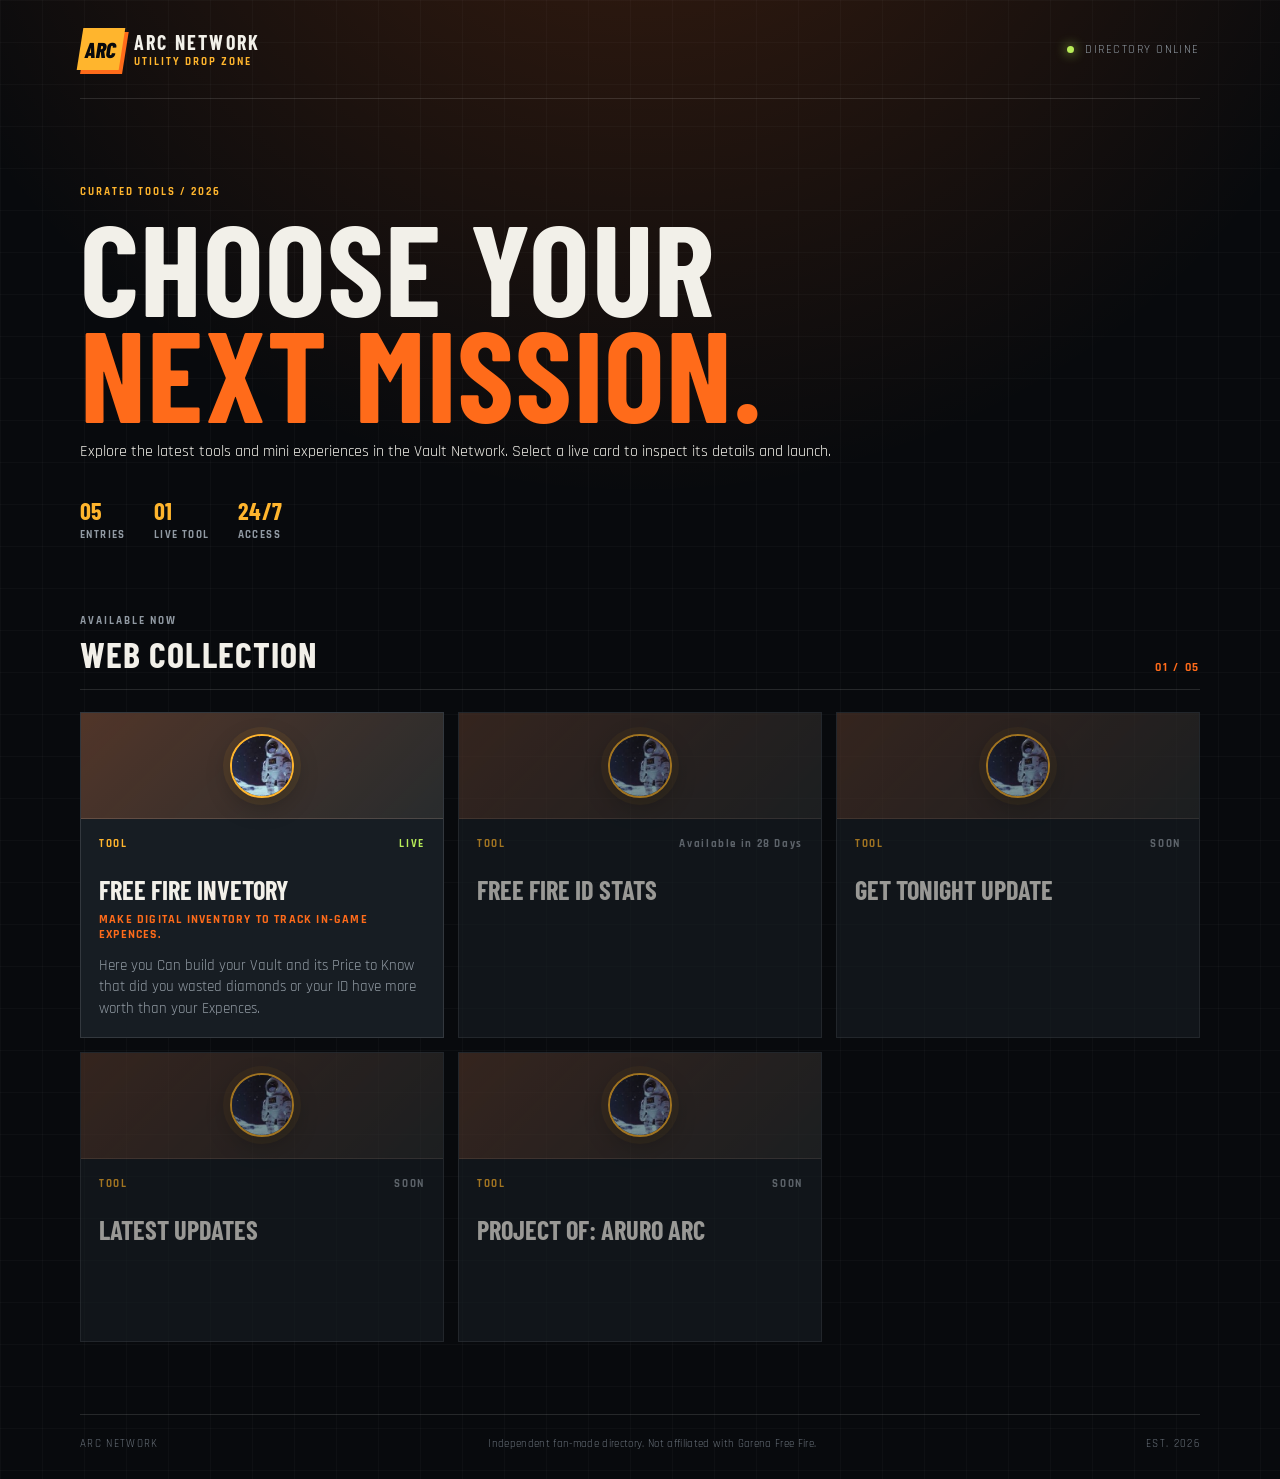
==== index.html @ cb601ad0 "Add files via upload" ====
<!DOCTYPE html>
<html lang="en">
<head>
    <meta charset="UTF-8">
    <meta name="viewport" content="width=device-width, initial-scale=1.0">
    <!-- <title>Vault Network || Other Websites</title> -->
     <title>Arc Network || Other Websites</title>
    <link rel="stylesheet" href="style.css">
</head>
<body>
    <header class="catalog-header">
        <a class="brand" href="index.html" aria-label="Vault Network home">
            <span class="brand-mark"><!--VN-->ARC</span>
            <span class="brand-copy"><strong><!--VAULT-->ARC NETWORK</strong><small>UTILITY DROP ZONE</small></span>
        </a>
        <span class="header-status"><i></i> DIRECTORY ONLINE</span>
    </header>

    <main class="catalog-shell">
        <section class="catalog-intro">
            <p class="eyebrow">CURATED TOOLS / 2026</p>
            <h1>Choose your <em>next mission.</em></h1>
            <p>Explore the latest tools and mini experiences in the Vault Network. Select a live card to inspect its details and launch.</p>
            <div class="catalog-stats" aria-label="Directory status">
                <span><strong>05</strong> ENTRIES</span>
                <span><strong>01</strong> LIVE TOOL</span>
                <span><strong>24/7</strong> ACCESS</span>
            </div>
        </section>
        <section class="catalog-section" aria-labelledby="catalog-title">
            <div class="section-heading">
                <div><p class="section-kicker">AVAILABLE NOW</p><h2 id="catalog-title">Web collection</h2></div>
                <span class="section-index">01 / 05</span>
            </div>
            <div id="websitesContainer"></div>
        </section>
    </main>

    <footer class="catalog-footer">
        <span><!--VAULT-->ARC NETWORK</span>
        <p>Independent fan-made directory. Not affiliated with Garena Free Fire.</p>
        <span>EST. 2026</span>
    </footer>
    <script src="DB - otherwebsscript.js"></script>
    <script src="script.js"></script>
</body>
</html>
---- style.css ----
@import url('https://fonts.googleapis.com/css2?family=Barlow+Condensed:wght@500;600;700;800&family=Rajdhani:wght@500;600;700&display=swap');

:root { --ink: #080a0d; --surface: #11161b; --surface-raised: #171d23; --line: rgba(255,255,255,.12); --text: #f2f0e9; --muted: #919aa3; --orange: #ff6b1a; --gold: #ffb52d; --green: #b8ed58; }
* { box-sizing: border-box; scrollbar-width: none; }
*::-webkit-scrollbar { display: none; }
body { margin: 0; min-height: 100vh; overflow-x: hidden; color: var(--text); font-family: 'Rajdhani', sans-serif; background: linear-gradient(rgba(255,255,255,.025) 1px, transparent 1px), linear-gradient(90deg, rgba(255,255,255,.025) 1px, transparent 1px), radial-gradient(circle at 50% -20%, rgba(255,107,26,.22), transparent 42%), var(--ink); background-size: 42px 42px, 42px 42px, auto, auto; }
.catalog-header { width: min(1120px, calc(100% - 48px)); margin: 0 auto; padding: 28px 0; display: flex; align-items: center; justify-content: space-between; border-bottom: 1px solid var(--line); }
.brand { display: flex; align-items: center; gap: 12px; color: var(--text); text-decoration: none; }
.brand-mark { display: grid; width: 42px; height: 42px; place-items: center; color: var(--ink); background: var(--gold); font-family: 'Barlow Condensed', sans-serif; font-size: 1.35rem; font-weight: 800; transform: skew(-9deg); box-shadow: 4px 4px 0 var(--orange); }
.brand-copy { display: grid; gap: 1px; }
.brand-copy strong { font-family: 'Barlow Condensed', sans-serif; font-size: 1.25rem; letter-spacing: .11em; }
.brand-copy small, .eyebrow, .section-kicker { color: var(--gold); font-size: .7rem; font-weight: 700; letter-spacing: .18em; }
.header-status { color: var(--muted); font-size: .72rem; letter-spacing: .13em; }
.header-status i { display: inline-block; width: 7px; height: 7px; margin-right: 7px; border-radius: 50%; background: var(--green); box-shadow: 0 0 12px var(--green); }
.catalog-shell { width: min(1120px, calc(100% - 48px)); margin: 0 auto; }
.catalog-intro { padding: 86px 0 72px; }
.eyebrow { margin: 0 0 14px; }
h1, h2, h3 { margin: 0; font-family: 'Barlow Condensed', sans-serif; text-transform: uppercase; }
h1 { max-width: 780px; font-size: clamp(4rem, 10vw, 8.5rem); line-height: .83; letter-spacing: .01em; }
h1 em { color: var(--orange); font-style: normal; }
.catalog-intro > p:last-child { max-width: 500px; margin: 24px 0 0; color: var(--muted); font-size: 1.05rem; line-height: 1.5; }
.catalog-stats { display: flex; gap: 28px; margin-top: 34px; }
.catalog-stats span { color: var(--muted); font-size: .68rem; font-weight: 700; letter-spacing: .13em; }
.catalog-stats strong { display: block; margin-bottom: 3px; color: var(--gold); font-family: 'Barlow Condensed', sans-serif; font-size: 1.5rem; letter-spacing: .02em; }
.catalog-section { padding-bottom: 72px; }
.section-heading { display: flex; align-items: end; justify-content: space-between; margin-bottom: 22px; padding-bottom: 14px; border-bottom: 1px solid var(--line); }
.section-kicker { margin: 0 0 4px; color: var(--muted); }
h2 { font-size: 2.25rem; letter-spacing: .03em; }
.section-index { color: var(--orange); font-size: .78rem; font-weight: 700; letter-spacing: .14em; }
#websitesContainer { display: grid; grid-template-columns: repeat(3, minmax(0, 1fr)); gap: 14px; }
.web-card { min-height: 290px; overflow: hidden; background: var(--surface-raised); border: 1px solid var(--line); cursor: pointer; transition: border-color .2s ease, transform .2s ease, background .2s ease; }
.web-card:hover, .web-card:focus-visible { background: #1d252c; border-color: var(--gold); outline: none; transform: translateY(-5px); }
.web-card.is-locked { opacity: .62; }
.web-card.is-locked:hover, .web-card.is-locked:focus-visible { opacity: .86; }
.web-card-visual { display: grid; height: 106px; place-items: center; background: linear-gradient(135deg, rgba(255,107,26,.22), rgba(255,181,45,.04)), #20262d; border-bottom: 1px solid var(--line); }
.web-card-logo { width: 64px; height: 64px; object-fit: cover; border: 2px solid var(--gold); border-radius: 50%; background: var(--surface); box-shadow: 0 0 0 7px rgba(255,181,45,.08), 0 8px 24px rgba(0,0,0,.28); }
.web-card-body { padding: 18px; }
.web-card-meta { display: flex; justify-content: space-between; color: var(--gold); font-size: .68rem; font-weight: 700; letter-spacing: .15em; }
.web-card-status { color: var(--green); }
.is-locked .web-card-status { color: var(--muted); }
.web-card-arrow { color: var(--orange); font-size: 1rem; }
h3 { margin-top: 26px; font-size: 1.65rem; line-height: 1; }
.web-card-purpose { min-height: 21px; margin: 8px 0 0; color: var(--orange); font-size: .75rem; font-weight: 700; letter-spacing: .1em; text-transform: uppercase; }
.web-card-description { margin: 13px 0 0; color: var(--muted); font-size: .92rem; line-height: 1.45; }
.catalog-footer { display: flex; width: min(1120px, calc(100% - 48px)); margin: 0 auto; padding: 22px 0 28px; align-items: center; justify-content: space-between; border-top: 1px solid var(--line); color: #69717a; font-size: .7rem; letter-spacing: .12em; }
.catalog-footer p { margin: 0; letter-spacing: .03em; text-align: center; }
@media (max-width: 800px) { #websitesContainer { grid-template-columns: repeat(2, minmax(0, 1fr)); } .catalog-intro { padding: 64px 0 52px; } }
@media (max-width: 560px) { .catalog-header, .catalog-shell, .catalog-footer { width: calc(100% - 28px); } .catalog-header { padding: 20px 0; } .header-status { display: none; } .catalog-intro { padding: 56px 0 44px; } h1 { font-size: clamp(3.5rem, 18vw, 5.5rem); } .section-heading { align-items: start; flex-direction: column; gap: 10px; } #websitesContainer { grid-template-columns: 1fr; } .web-card { min-height: 250px; } .catalog-footer { align-items: start; flex-direction: column; gap: 12px; } .catalog-footer p { order: 3; text-align: left; } }
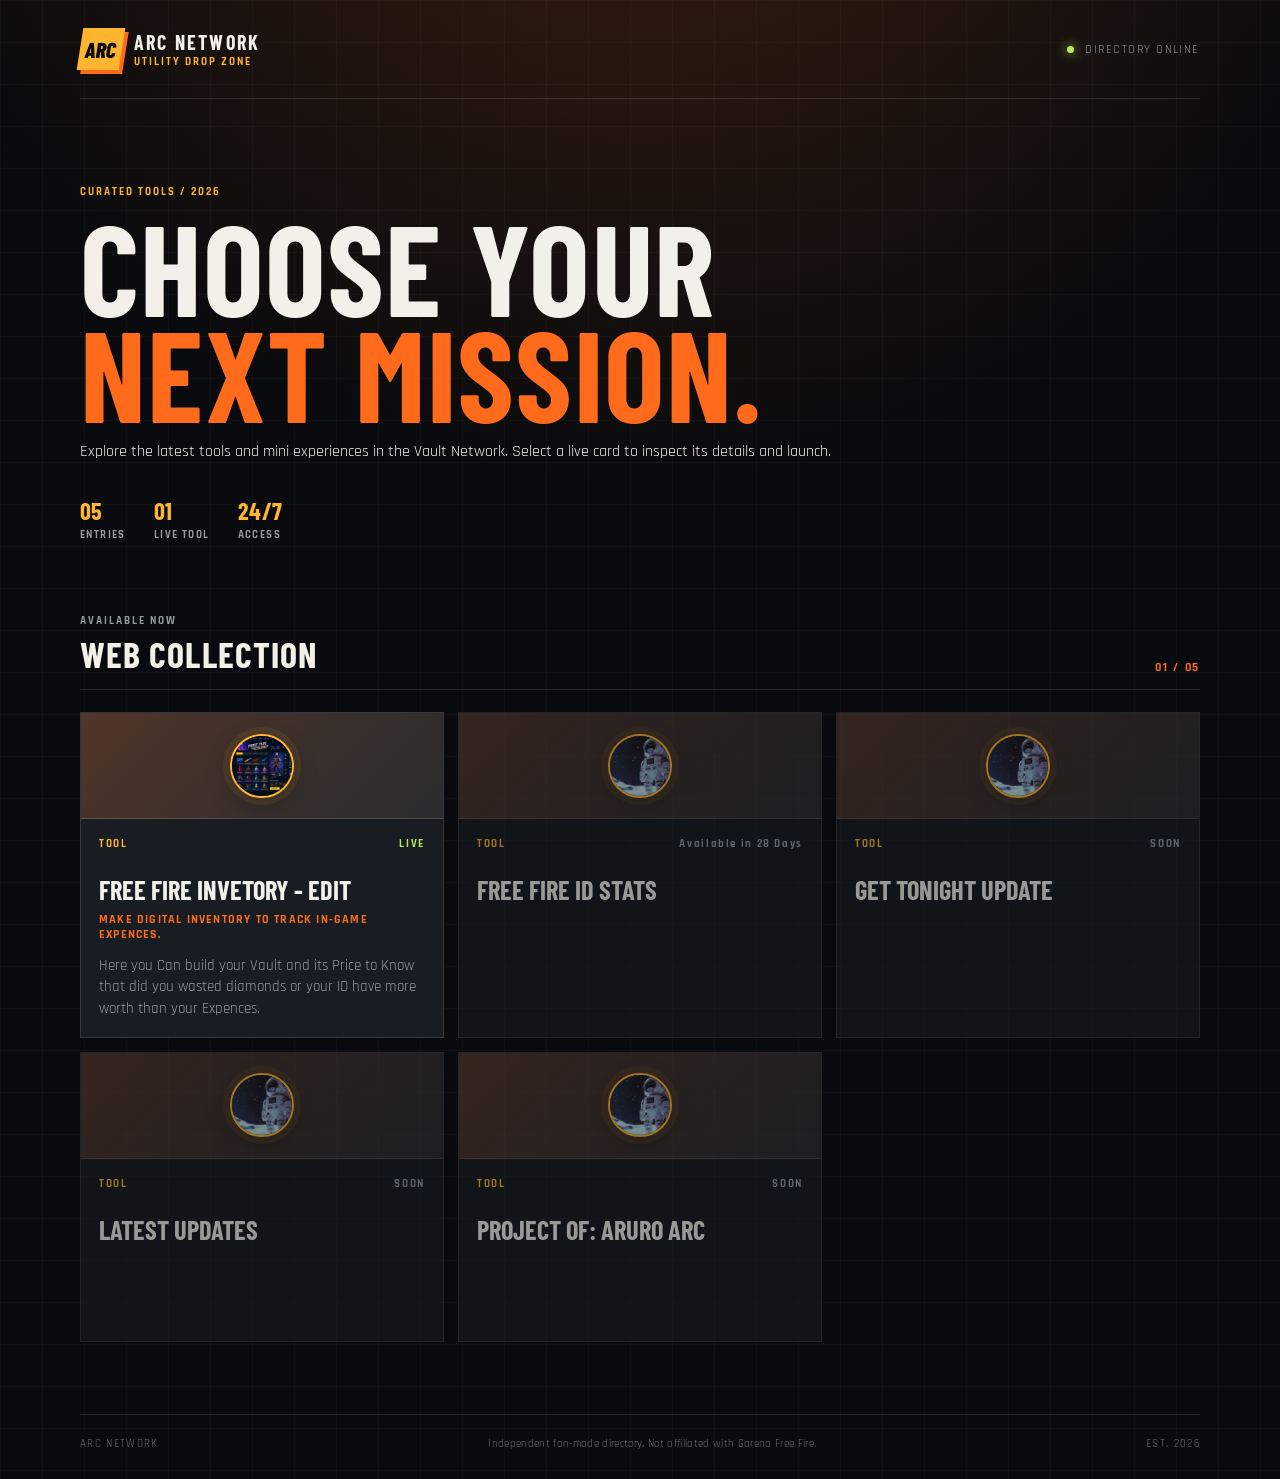
==== commit 7e2b2af8: "Update index.html" ====
--- a/index.html
+++ b/index.html
@@ -4,7 +4,18 @@
     <meta charset="UTF-8">
     <meta name="viewport" content="width=device-width, initial-scale=1.0">
     <!-- <title>Vault Network || Other Websites</title> -->
-     <title>Arc Network || Other Websites</title>
+    <title>Free Fire Inventory Tools | Arc Network</title>
+    <meta name="description" content="Explore Free Fire Inventory and other useful tools from the Arc Network directory.">
+    <meta name="keywords" content="Free Fire tools, Free Fire Inventory, Arc Network, diamond value calculator">
+    <meta name="author" content="Aruro Arc">
+    <meta name="theme-color" content="#080a0d">
+    <meta property="og:type" content="website">
+    <meta property="og:title" content="Free Fire Inventory Tools | Arc Network">
+    <meta property="og:description" content="Explore useful Free Fire tools and mini experiences from the Arc Network directory.">
+    <meta property="og:site_name" content="Arc Network">
+    <meta name="twitter:card" content="summary">
+    <meta name="twitter:title" content="Free Fire Inventory Tools | Arc Network">
+    <meta name="twitter:description" content="Explore useful Free Fire tools from the Arc Network directory.">
     <link rel="stylesheet" href="style.css">
 </head>
 <body>
@@ -44,4 +55,4 @@
     <script src="DB - otherwebsscript.js"></script>
     <script src="script.js"></script>
 </body>
-</html>+</html>
--- a/style.css
+++ b/style.css
@@ -46,3 +46,116 @@
 .catalog-footer p { margin: 0; letter-spacing: .03em; text-align: center; }
 @media (max-width: 800px) { #websitesContainer { grid-template-columns: repeat(2, minmax(0, 1fr)); } .catalog-intro { padding: 64px 0 52px; } }
 @media (max-width: 560px) { .catalog-header, .catalog-shell, .catalog-footer { width: calc(100% - 28px); } .catalog-header { padding: 20px 0; } .header-status { display: none; } .catalog-intro { padding: 56px 0 44px; } h1 { font-size: clamp(3.5rem, 18vw, 5.5rem); } .section-heading { align-items: start; flex-direction: column; gap: 10px; } #websitesContainer { grid-template-columns: 1fr; } .web-card { min-height: 250px; } .catalog-footer { align-items: start; flex-direction: column; gap: 12px; } .catalog-footer p { order: 3; text-align: left; } }
+
+@media (max-width: 560px) {
+	body {
+		min-width: 320px;
+	}
+
+	.catalog-header,
+	.catalog-shell,
+	.catalog-footer {
+		width: calc(100% - 32px);
+	}
+
+	.catalog-header {
+		padding: 18px 0;
+	}
+
+	.brand {
+		gap: 9px;
+	}
+
+	.brand-mark {
+		width: 38px;
+		height: 38px;
+		font-size: 1.15rem;
+	}
+
+	.brand-copy strong {
+		font-size: 1.05rem;
+	}
+
+	.brand-copy small,
+	.eyebrow,
+	.section-kicker {
+		font-size: .6rem;
+		letter-spacing: .14em;
+	}
+
+	.catalog-intro {
+		padding: 52px 0 42px;
+	}
+
+	h1 {
+		max-width: 100%;
+		font-size: clamp(3.35rem, 18vw, 5.4rem);
+		line-height: .86;
+	}
+
+	.catalog-intro > p:last-child {
+		margin-top: 20px;
+		font-size: .98rem;
+	}
+
+	.catalog-stats {
+		gap: 18px;
+		margin-top: 28px;
+	}
+
+	.catalog-stats span {
+		font-size: .58rem;
+	}
+
+	.catalog-stats strong {
+		font-size: 1.3rem;
+	}
+
+	.section-heading {
+		gap: 8px;
+	}
+
+	h2 {
+		font-size: 2rem;
+	}
+
+	#websitesContainer {
+		gap: 12px;
+	}
+
+	.web-card {
+		min-height: 0;
+	}
+
+	.web-card:hover,
+	.web-card:focus-visible {
+		transform: none;
+	}
+
+	.web-card-visual {
+		height: 116px;
+	}
+
+	.web-card-body {
+		padding: 17px;
+	}
+
+	h3 {
+		margin-top: 22px;
+		font-size: 1.55rem;
+	}
+
+	.web-card-description {
+		font-size: .9rem;
+	}
+
+	.catalog-footer {
+		gap: 10px;
+		padding: 20px 0 24px;
+		line-height: 1.4;
+	}
+
+	.catalog-footer p {
+		text-align: left;
+	}
+}
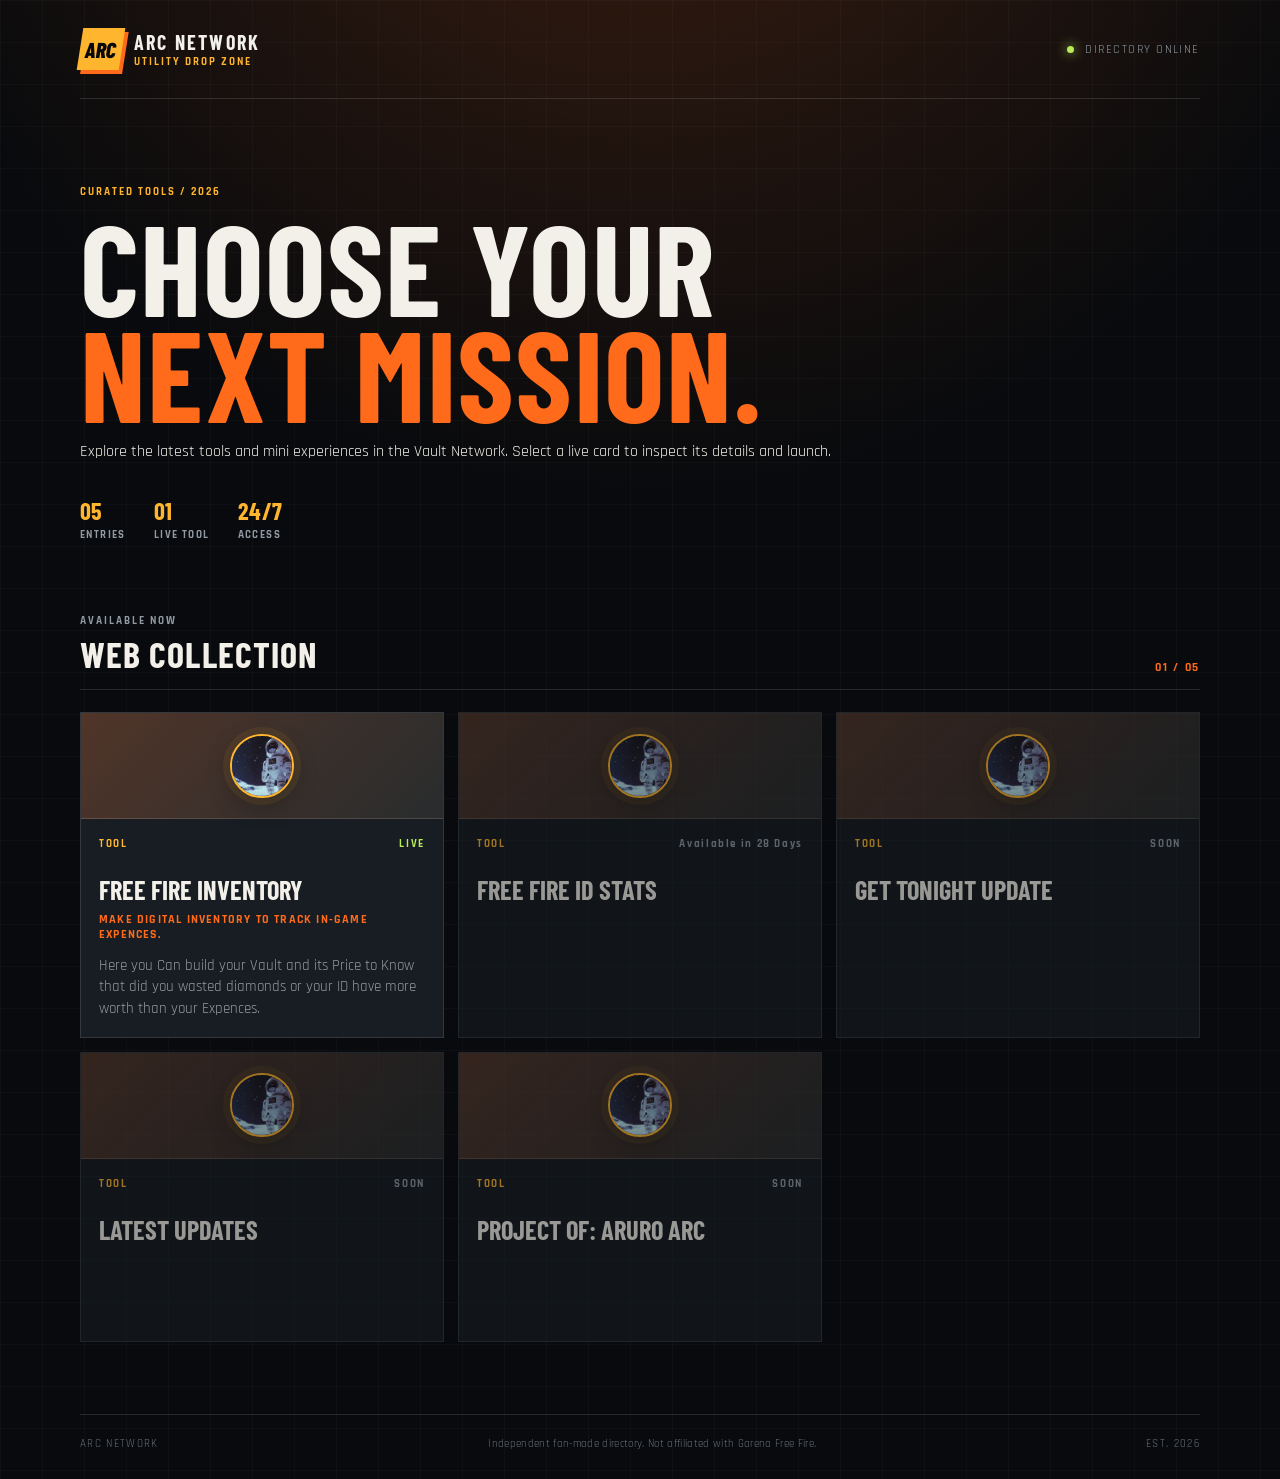
==== commit a3d08592: "Update index.html" ====
--- a/index.html
+++ b/index.html
@@ -1,6 +1,7 @@
 <!DOCTYPE html>
 <html lang="en">
 <head>
+    <meta name="google-site-verification" content="google-site-verification: google91a5781092d5f586.html" />
     <meta charset="UTF-8">
     <meta name="viewport" content="width=device-width, initial-scale=1.0">
     <!-- <title>Vault Network || Other Websites</title> -->
